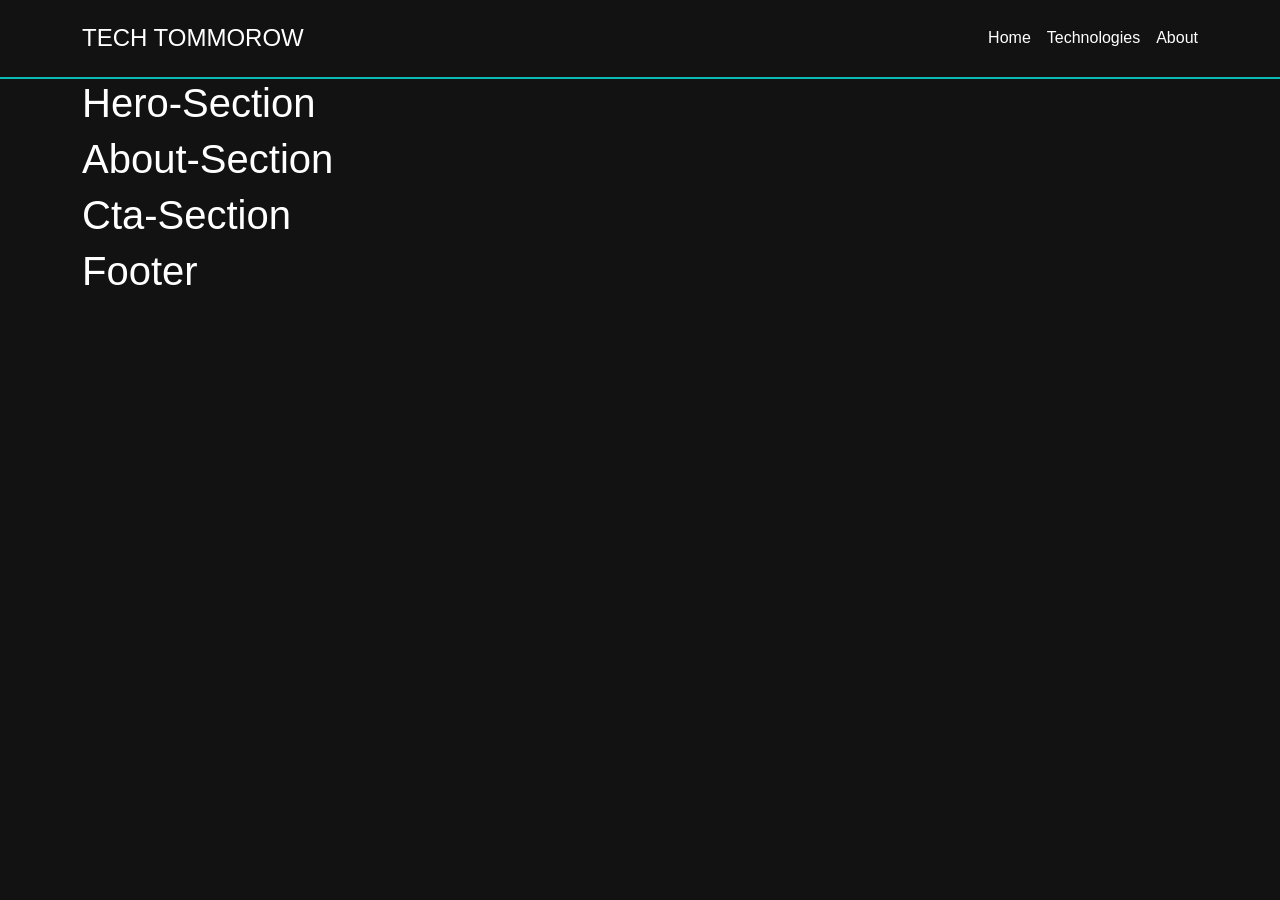
==== index.html @ 9ed6a72c "Initial Commit" ====
<!DOCTYPE html>
<html lang="en">

<head>
    <meta charset="UTF-8">
    <meta name="viewport" content="width=device-width, initial-scale=1.0">
    <title>Tech Tomorrow</title>
    <!-- Bootstrap CSS -->
    <link href="https://cdn.jsdelivr.net/npm/bootstrap@5.3.3/dist/css/bootstrap.min.css" rel="stylesheet">
    <!-- Bootstrap JS Bundle -->
    <script src="https://cdn.jsdelivr.net/npm/bootstrap@5.3.3/dist/js/bootstrap.bundle.min.js"></script>
    <link rel="stylesheet" href="style.css">
</head>

<body>
    <section class="header sticky-top">
        <nav class="nav pt-2 pb-2">
            <div class="container">
                <div class="d-flex align-items-center justify-content-between py-3">
                    <!-- Title -->
                    <h4 class="mb-0">TECH TOMMOROW</h4>

                    <!-- Nav -->
                    <ul class="list-unstyled d-flex gap-3 mb-0">
                        <li><a href="#" >Home</a></li>
                        <li><a href="#" >Technologies</a></li>
                        <li><a href="#" >About</a></li>
                    </ul>
                </div>
            </div>
        </nav>
    </section>
    <div class="container">
        <section class="hero-section">
            <div class="">
                <h1>Hero-Section</h1>
            </div>
        </section>

        <section class="about-section">
            <div class="">
                <h1>About-Section</h1>
            </div>
        </section>

        <section class="cta-section">
            <div class="">
                <h1>Cta-Section</h1>
            </div>
        </section>

        <section class="footer">
            <div>
                <h1>Footer</h1>
            </div>
        </section>
    </div>
</body>

</html>
---- style.css ----
:root {
  --electric-blue: #0abab5;
  --neon-purple: #9b59b6;
  --dark-bg: #121212;
  --light-text: #ffffff;
  --neon-green: #2ecc71;
  --cyan: #00ffff;
}

* {
  font-family: "Segoe UI", Tahoma, Geneva, Verdana, sans-serif;
  color: var(--light-text);
}

body {
  background-color: var(--dark-bg);
}

.nav {
  background-color: rgba(18, 18, 18, 0.95);
  border-bottom: 2px solid var(--electric-blue);
}

li {
  list-style: none;
}

ul {
  text-decoration: none;
}

a {
  text-decoration: none;
  color: var(--light-text);
}
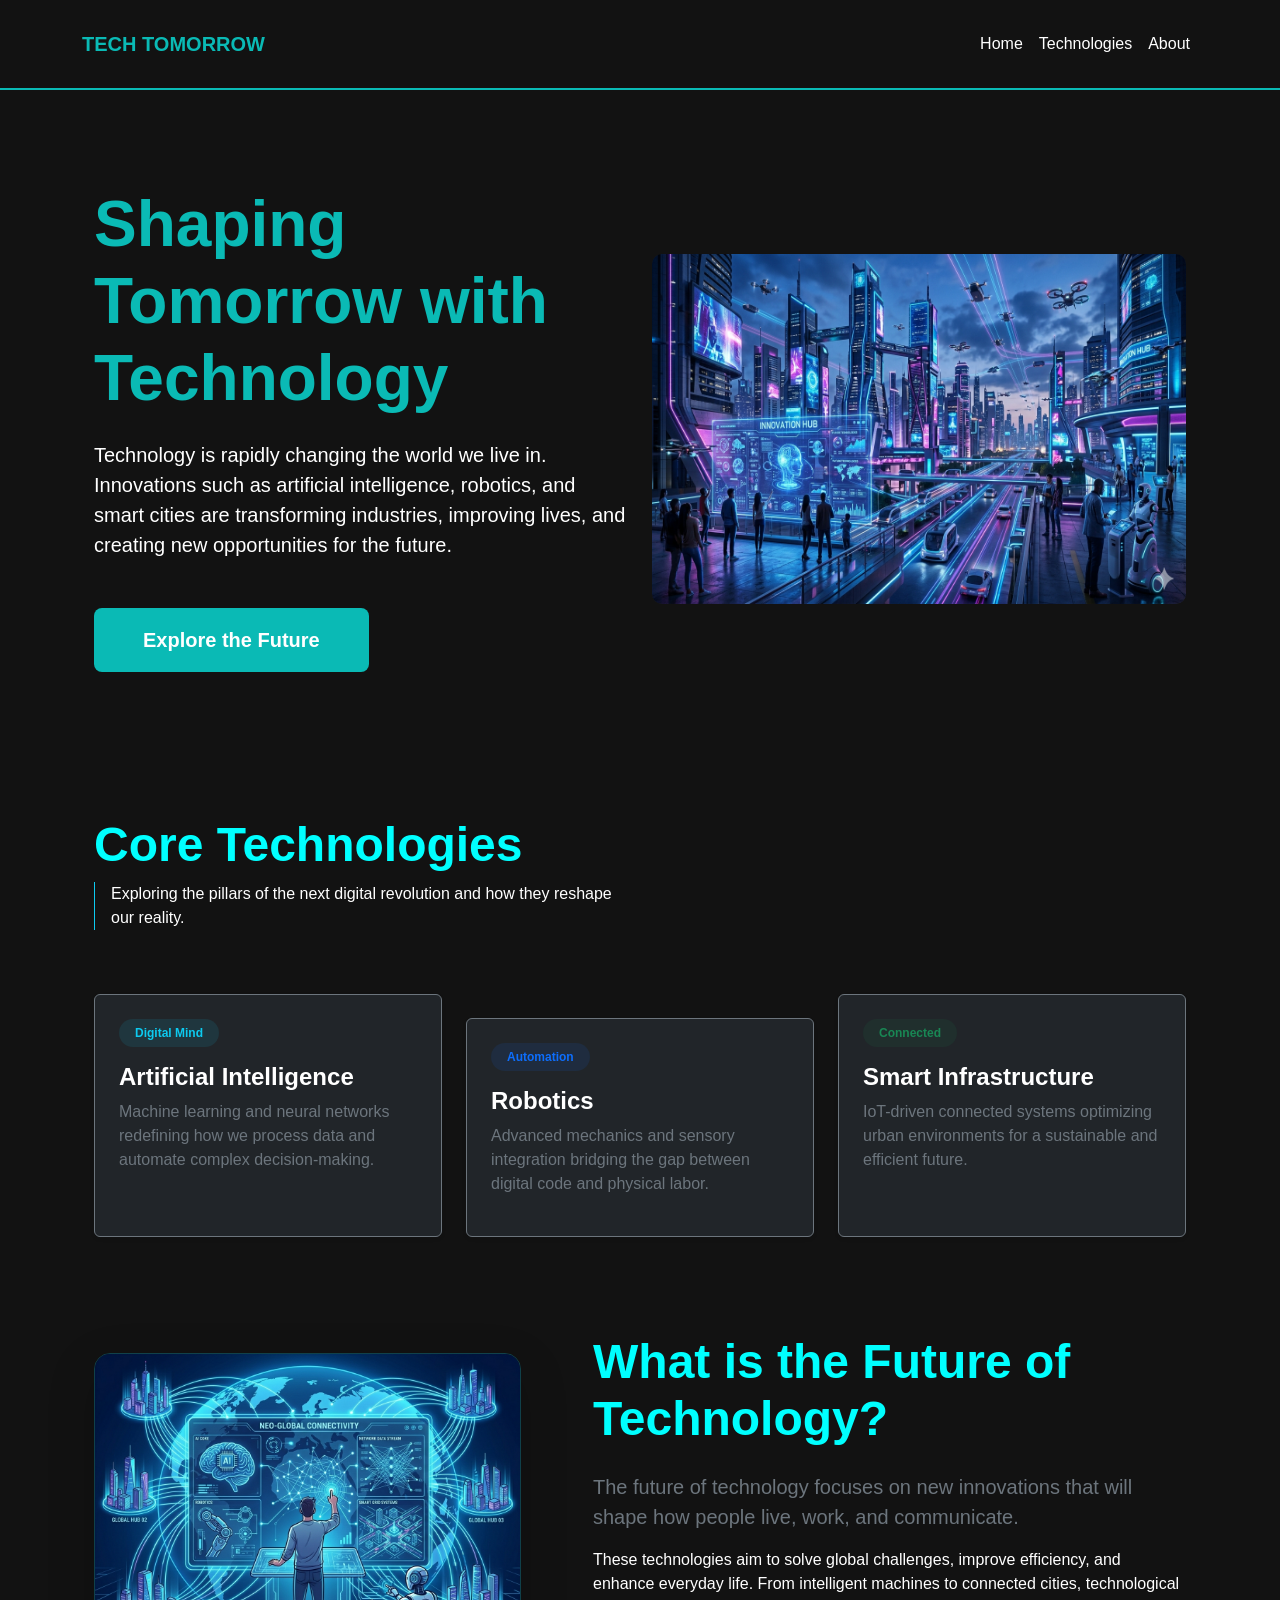
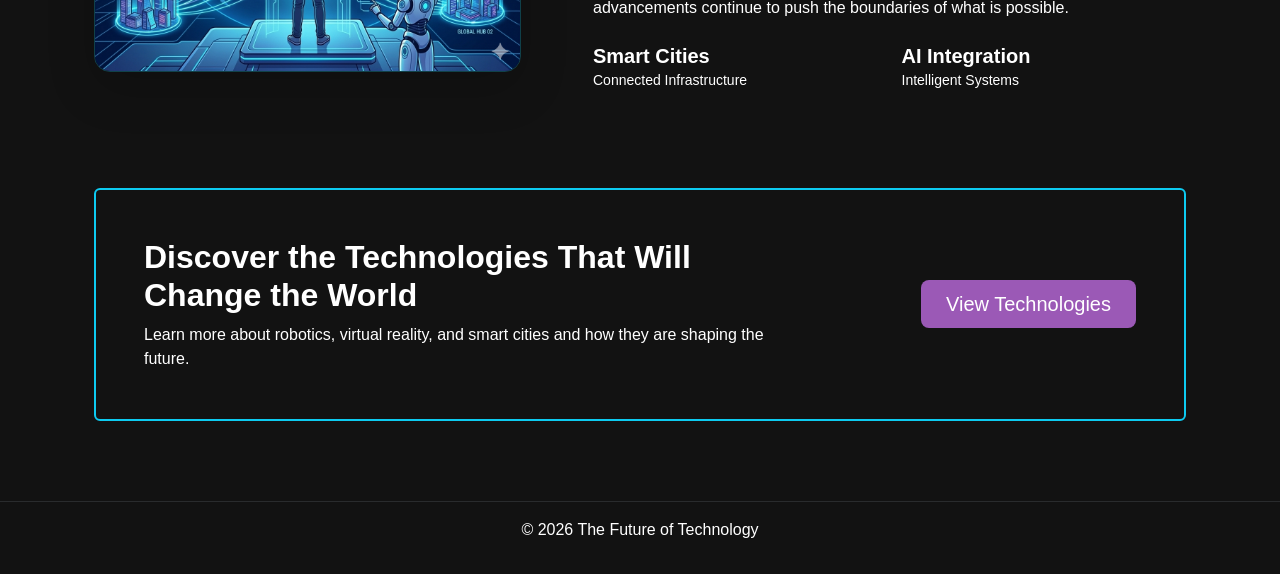
==== commit 5c5c92fb: "changes v1" ====
--- a/index.html
+++ b/index.html
@@ -5,56 +5,171 @@
     <meta charset="UTF-8">
     <meta name="viewport" content="width=device-width, initial-scale=1.0">
     <title>Tech Tomorrow</title>
-    <!-- Bootstrap CSS -->
     <link href="https://cdn.jsdelivr.net/npm/bootstrap@5.3.3/dist/css/bootstrap.min.css" rel="stylesheet">
-    <!-- Bootstrap JS Bundle -->
     <script src="https://cdn.jsdelivr.net/npm/bootstrap@5.3.3/dist/js/bootstrap.bundle.min.js"></script>
     <link rel="stylesheet" href="style.css">
 </head>
 
 <body>
-    <section class="header sticky-top">
-        <nav class="nav pt-2 pb-2">
-            <div class="container">
-                <div class="d-flex align-items-center justify-content-between py-3">
-                    <!-- Title -->
-                    <h4 class="mb-0">TECH TOMMOROW</h4>
-
-                    <!-- Nav -->
-                    <ul class="list-unstyled d-flex gap-3 mb-0">
-                        <li><a href="#" >Home</a></li>
-                        <li><a href="#" >Technologies</a></li>
-                        <li><a href="#" >About</a></li>
+    <section class="header">
+        <nav class="navbar navbar-expand-lg nav">
+            <div class="container py-3">
+                <a class="navbar-brand fw-bold" href="#" style="color: var(--electric-blue);">TECH TOMORROW</a>
+                <button class="navbar-toggler navbar-dark" type="button" data-bs-toggle="collapse"
+                    data-bs-target="#navbarNav">
+                    <span class="navbar-toggler-icon"></span>
+                </button>
+                <div class="collapse navbar-collapse" id="navbarNav">
+                    <ul class="navbar-nav ms-auto">
+                        <li class="nav-item"><a class="nav-link active" href="#hero-section">Home</a></li>
+                        <li class="nav-item"><a class="nav-link" href="#technologies">Technologies</a></li>
+                        <li class="nav-item"><a class="nav-link" href="#about">About</a></li>
                     </ul>
                 </div>
             </div>
         </nav>
     </section>
+
     <div class="container">
-        <section class="hero-section">
-            <div class="">
-                <h1>Hero-Section</h1>
+        <section class="hero-section py-5" id="hero-section">
+            <div class="container py-5">
+                <div class="row align-items-center">
+                    <div class="col-lg-6 text-start">
+                        <h1 class="display-3 fw-bold mb-4">Shaping Tomorrow with Technology</h1>
+                        <p class="lead mb-5">
+                            Technology is rapidly changing the world we live in. Innovations such as artificial
+                            intelligence,
+                            robotics, and smart cities are transforming industries, improving lives, and creating new
+                            opportunities for the future.
+                        </p>
+                        <button class="btn btn-electric btn-lg px-5 py-3 fw-bold">Explore the Future</button>
+                    </div>
+
+                    <div class="col-lg-6 mt-5 mt-lg-0">
+                        <div class="image-placeholder">
+                            <img src="./images/futureTech.png" alt="FutureTech" class="img-fluid rounded shadow">
+                        </div>
+                    </div>
+                </div>
             </div>
         </section>
 
-        <section class="about-section">
-            <div class="">
-                <h1>About-Section</h1>
+        <section class="technologies-section py-5" id="technologies">
+            <div class="container">
+                <div class="row align-items-center mb-5">
+                    <div class="col-lg-6">
+                        <h2 class="display-5 fw-bold" style="color: var(--cyan);">Core Technologies</h2>
+                        <p class="border-start border-info ps-3">Exploring the pillars of the next digital
+                            revolution and how they reshape our reality.</p>
+                    </div>
+                </div>
+
+                <div class="row g-4 justify-content-center">
+                    <div class="col-md-6 col-lg-4">
+                        <div class="card bg-dark text-white border-secondary h-100 p-4 transition-up shadow-sm">
+                            <div class="mb-3">
+                                <div class="badge bg-info bg-opacity-10 text-info p-2 px-3 rounded-pill">Digital Mind
+                                </div>
+                            </div>
+                            <h3 class="h4 fw-bold">Artificial Intelligence</h3>
+                            <p class="text-secondary">Machine learning and neural networks redefining how we process
+                                data and automate complex decision-making.</p>
+                        </div>
+                    </div>
+
+                    <div class="col-md-6 col-lg-4 mt-lg-5">
+                        <div class="card bg-dark text-white border-secondary h-100 p-4 transition-up shadow-sm">
+                            <div class="mb-3">
+                                <div class="badge bg-primary bg-opacity-10 text-primary p-2 px-3 rounded-pill">
+                                    Automation</div>
+                            </div>
+                            <h3 class="h4 fw-bold">Robotics</h3>
+                            <p class="text-secondary">Advanced mechanics and sensory integration bridging the gap
+                                between digital code and physical labor.</p>
+                        </div>
+                    </div>
+
+                    <div class="col-md-6 col-lg-4">
+                        <div class="card bg-dark text-white border-secondary h-100 p-4 transition-up shadow-sm">
+                            <div class="mb-3">
+                                <div class="badge bg-success bg-opacity-10 text-success p-2 px-3 rounded-pill">Connected
+                                </div>
+                            </div>
+                            <h3 class="h4 fw-bold">Smart Infrastructure</h3>
+                            <p class="text-secondary">IoT-driven connected systems optimizing urban environments for a
+                                sustainable and efficient future.</p>
+                        </div>
+                    </div>
+                </div>
             </div>
         </section>
 
-        <section class="cta-section">
-            <div class="">
-                <h1>Cta-Section</h1>
+        <section class="about-section py-5" id="about">
+            <div class="container">
+                <div class="row align-items-center gx-5">
+                    <div class="col-lg-5 order-2 order-lg-1">
+                        <div class="position-relative">
+                            <img src="./images/tech.png" alt="Future Technology Concept"
+                                class="img-fluid rounded-4 shadow-lg border border-info border-opacity-25">
+                        </div>
+                    </div>
+
+                    <div class="col-lg-7 order-1 order-lg-2 mb-4 mb-lg-0">
+                        <div class="ps-lg-4">
+                            <h2 class="display-5 fw-bold mb-4" style="color: var(--cyan);">
+                                What is the Future of Technology?
+                            </h2>
+                            <p class="lead text-secondary">
+                                The future of technology focuses on new innovations that will shape how people live,
+                                work, and communicate.
+                            </p>
+                            <p>
+                                These technologies aim to solve global challenges, improve efficiency, and enhance
+                                everyday life. From intelligent machines to connected cities, technological advancements
+                                continue to push the boundaries of what is possible.
+                            </p>
+
+                            <div class="row mt-4">
+                                <div class="col-6">
+                                    <h5 class="fw-bold mb-0">Smart Cities</h5>
+                                    <small>Connected Infrastructure</small>
+                                </div>
+                                <div class="col-6">
+                                    <h5 class="fw-bold mb-0">AI Integration</h5>
+                                    <small>Intelligent Systems</small>
+                                </div>
+                            </div>
+                        </div>
+                    </div>
+                </div>
             </div>
         </section>
 
-        <section class="footer">
-            <div>
-                <h1>Footer</h1>
+        <section class="cta-section py-5" id="cta">
+            <div class="container">
+                <div class="p-4 p-md-5 border border-2 border-info rounded">
+                    <div class="row align-items-center">
+
+                        <div class="col-lg-8 text-center text-lg-start mb-4 mb-lg-0">
+                            <h2 class="fw-bold mb-2">Discover the Technologies That Will Change the World</h2>
+                            <p class="mb-0 ">Learn more about robotics, virtual reality, and smart cities and
+                                how they are shaping the future.</p>
+                        </div>
+
+                        <div class="col-lg-4 text-center text-lg-end">
+                            <button class="btn btn-purple btn-lg px-4">View Technologies</button>
+                        </div>
+
+                    </div>
+                </div>
             </div>
         </section>
     </div>
+
+    <section class="footer text-center py-3">
+        <hr class="border-secondary">
+        <p>© 2026 The Future of Technology</p>
+    </section>
 </body>
 
 </html>
--- a/style.css
+++ b/style.css
@@ -1,3 +1,8 @@
+* {
+  padding: 0;
+  margin: 0;
+}
+
 :root {
   --electric-blue: #0abab5;
   --neon-purple: #9b59b6;
@@ -7,29 +12,67 @@
   --cyan: #00ffff;
 }
 
-* {
-  font-family: "Segoe UI", Tahoma, Geneva, Verdana, sans-serif;
+body {
+  background-color: var(--dark-bg);
   color: var(--light-text);
+  font-family: "Inter", sans-serif;
 }
 
-body {
-  background-color: var(--dark-bg);
-}
-
-.nav {
-  background-color: rgba(18, 18, 18, 0.95);
+nav {
   border-bottom: 2px solid var(--electric-blue);
 }
 
-li {
-  list-style: none;
+.nav-link {
+  color: var(--light-text) !important;
 }
 
-ul {
-  text-decoration: none;
+.nav-link:hover {
+  color: var(--cyan) !important;
 }
 
-a {
-  text-decoration: none;
-  color: var(--light-text);
+.hero-section h1 {
+  color: var(--electric-blue);
 }
+
+.btn-electric {
+  background-color: var(--electric-blue);
+  color: white;
+}
+
+.btn-electric:hover {
+  background-color: var(--cyan);
+  color: var(--dark-bg);
+}
+
+.border-neon {
+  border: 2px solid var(--neon-purple);
+  border-radius: 15px;
+}
+
+.btn-purple {
+  background-color: var(--neon-purple);
+  color: white;
+}
+
+.btn-purple:hover {
+  background-color: #8e44ad;
+  box-shadow: 0 0 15px var(--neon-purple);
+}
+
+.image-placeholder {
+  background-color: #1e1e1e;
+  height: 350px;
+  display: flex;
+  align-items: center;
+  justify-content: center;
+  color: var(--electric-blue);
+  border-radius: 10px;
+  overflow: hidden;
+}
+
+.image-placeholder img {
+  width: 100%;
+  height: 100%;
+  object-fit: center;
+  object-position: center;
+}
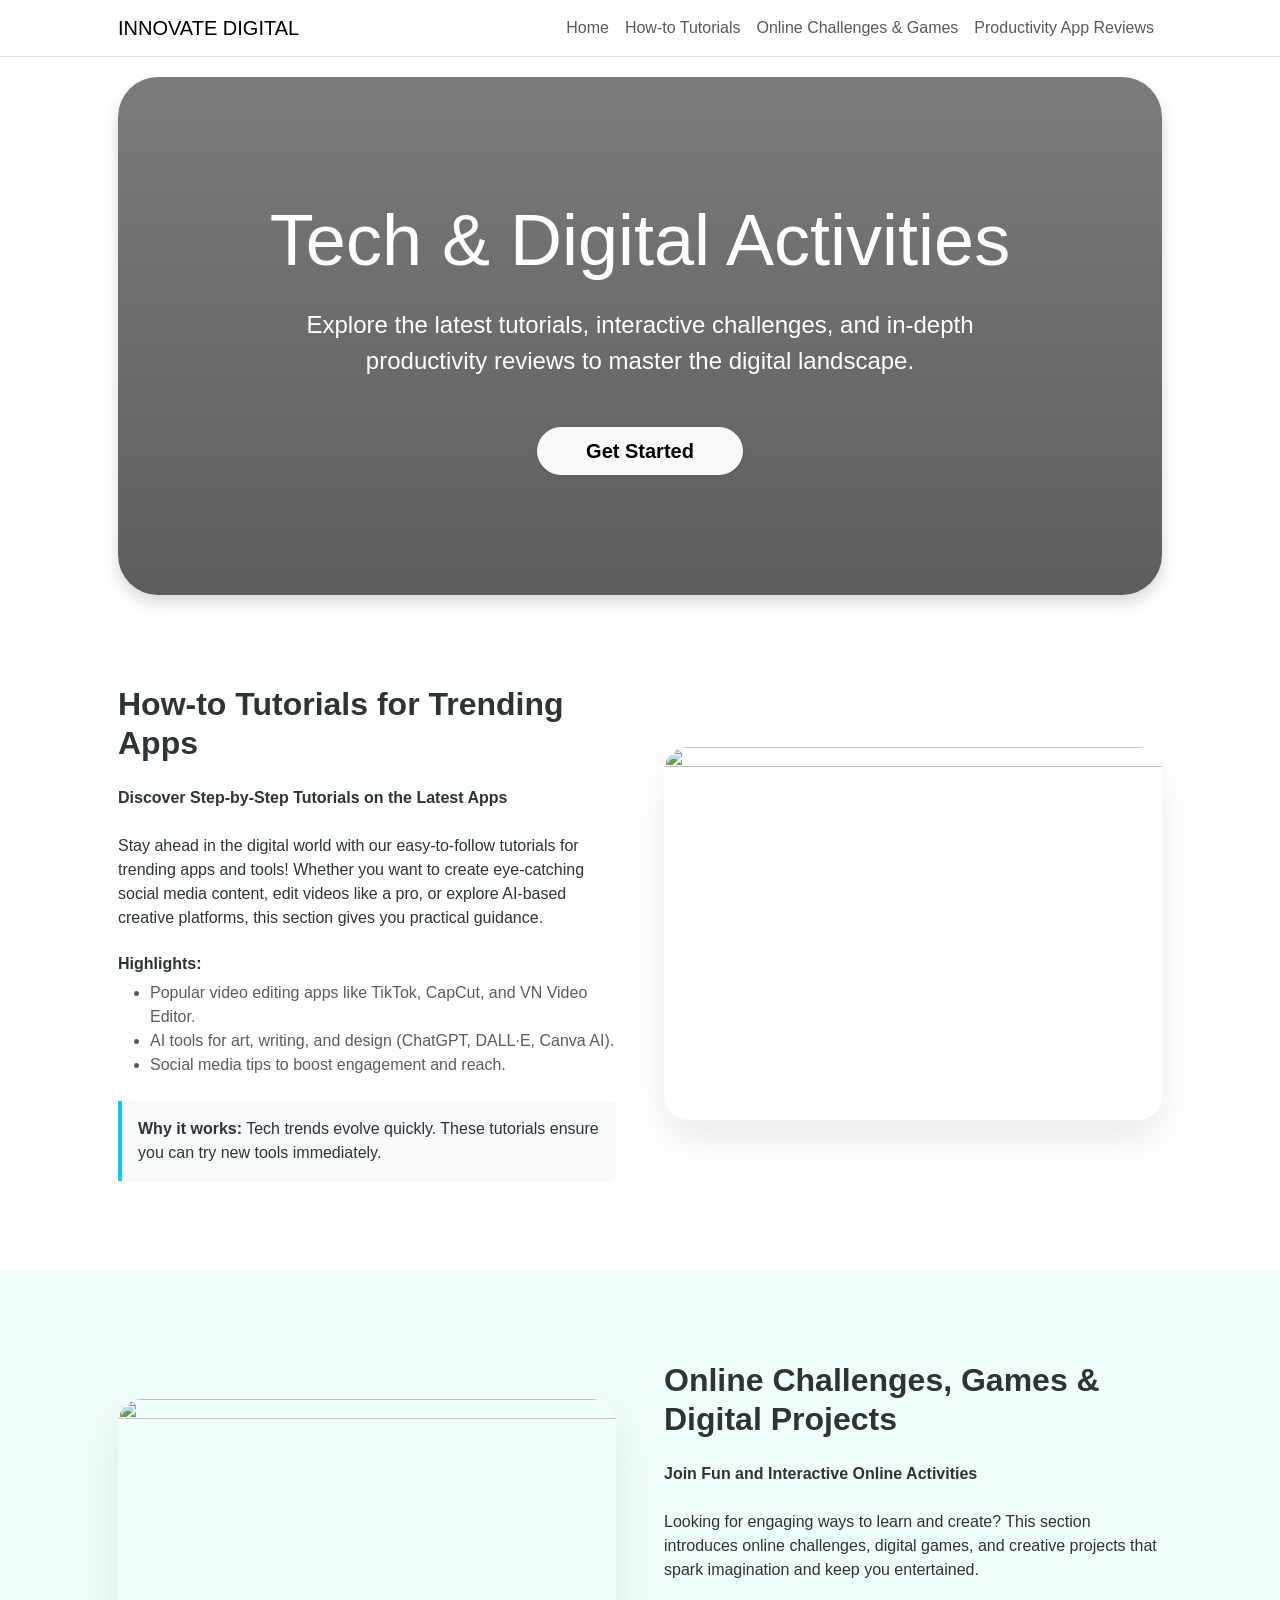
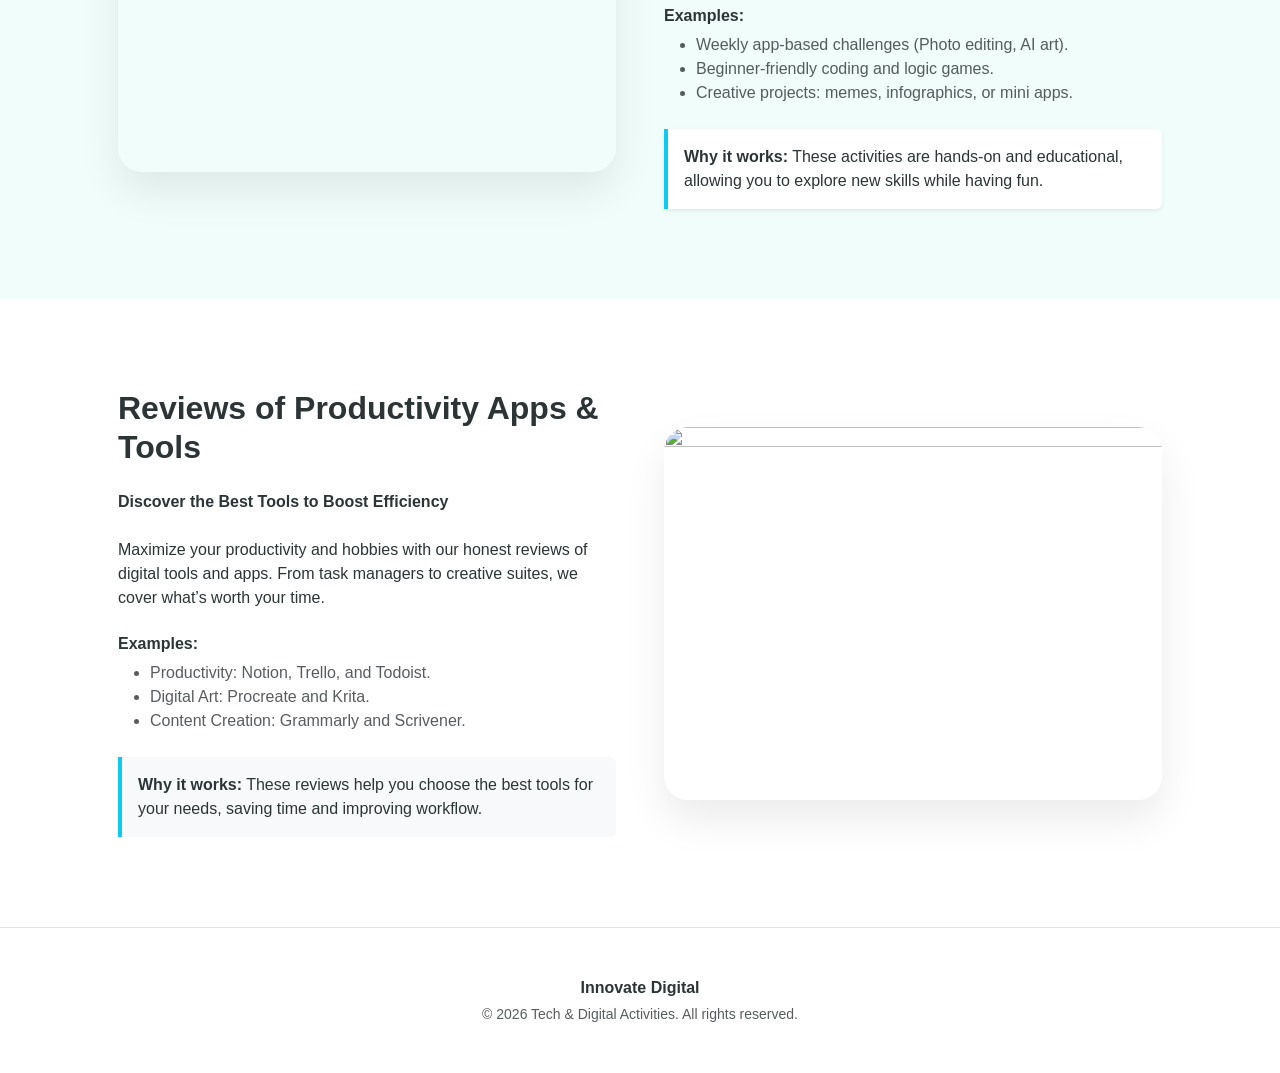
==== commit e5846481: "final edit" ====
--- a/index.html
+++ b/index.html
@@ -4,172 +4,143 @@
 <head>
     <meta charset="UTF-8">
     <meta name="viewport" content="width=device-width, initial-scale=1.0">
-    <title>Tech Tomorrow</title>
-    <link href="https://cdn.jsdelivr.net/npm/bootstrap@5.3.3/dist/css/bootstrap.min.css" rel="stylesheet">
-    <script src="https://cdn.jsdelivr.net/npm/bootstrap@5.3.3/dist/js/bootstrap.bundle.min.js"></script>
+    <title>Innovate Digital</title>
+    <link href="https://cdn.jsdelivr.net/npm/bootstrap@5.3.2/dist/css/bootstrap.min.css" rel="stylesheet">
     <link rel="stylesheet" href="style.css">
 </head>
 
 <body>
-    <section class="header">
-        <nav class="navbar navbar-expand-lg nav">
-            <div class="container py-3">
-                <a class="navbar-brand fw-bold" href="#" style="color: var(--electric-blue);">TECH TOMORROW</a>
-                <button class="navbar-toggler navbar-dark" type="button" data-bs-toggle="collapse"
-                    data-bs-target="#navbarNav">
-                    <span class="navbar-toggler-icon"></span>
-                </button>
-                <div class="collapse navbar-collapse" id="navbarNav">
-                    <ul class="navbar-nav ms-auto">
-                        <li class="nav-item"><a class="nav-link active" href="#hero-section">Home</a></li>
-                        <li class="nav-item"><a class="nav-link" href="#technologies">Technologies</a></li>
-                        <li class="nav-item"><a class="nav-link" href="#about">About</a></li>
-                    </ul>
-                </div>
+
+    <nav class="navbar navbar-expand-lg navbar-light bg-white sticky-top border-bottom">
+        <div class="container px-md-5">
+            <a class="navbar-brand fw-800 text-teal" href="#">INNOVATE DIGITAL</a>
+            <button class="navbar-toggler border-0" type="button" data-bs-toggle="collapse" data-bs-target="#navbarNav">
+                <span class="navbar-toggler-icon"></span>
+            </button>
+            <div class="collapse navbar-collapse" id="navbarNav">
+                <ul class="navbar-nav ms-auto fw-medium">
+                    <li class="nav-item"><a class="nav-link" href="#">Home</a></li>
+                    <li class="nav-item"><a class="nav-link" href="#tutorials">How-to Tutorials</a></li>
+                    <li class="nav-item"><a class="nav-link" href="#challenges">Online Challenges & Games</a></li>
+                    <li class="nav-item"><a class="nav-link" href="#reviews">Productivity App Reviews</a></li>
+                </ul>
             </div>
-        </nav>
-    </section>
+        </div>
+    </nav>
 
-    <div class="container">
-        <section class="hero-section py-5" id="hero-section">
-            <div class="container py-5">
-                <div class="row align-items-center">
-                    <div class="col-lg-6 text-start">
-                        <h1 class="display-3 fw-bold mb-4">Shaping Tomorrow with Technology</h1>
-                        <p class="lead mb-5">
-                            Technology is rapidly changing the world we live in. Innovations such as artificial
-                            intelligence,
-                            robotics, and smart cities are transforming industries, improving lives, and creating new
-                            opportunities for the future.
+    <div class="container px-md-5">
+        <header class="hero-section text-center shadow">
+            <div class="container px-3 px-md-5">
+                <div class="row justify-content-center">
+                    <div class="col-lg-10">
+                        <h1 class="display-2 fw-800 mb-4">Tech & Digital Activities</h1>
+                        <p class="lead mb-5 fs-4">Explore the <span class="text-teal-highlight">latest tutorials</span>,
+                            interactive <span class="text-teal-highlight">challenges</span>, and in-depth <span
+                                class="text-teal-highlight">productivity reviews</span> to master the digital landscape.
                         </p>
-                        <button class="btn btn-electric btn-lg px-5 py-3 fw-bold">Explore the Future</button>
-                    </div>
-
-                    <div class="col-lg-6 mt-5 mt-lg-0">
-                        <div class="image-placeholder">
-                            <img src="./images/futureTech.png" alt="FutureTech" class="img-fluid rounded shadow">
-                        </div>
+                        <a href="#tutorials"
+                            class="btn btn-light btn-lg px-5 rounded-pill fw-bold text-teal shadow-sm">Get Started</a>
                     </div>
                 </div>
             </div>
-        </section>
+        </header>
+    </div>
 
-        <section class="technologies-section py-5" id="technologies">
-            <div class="container">
-                <div class="row align-items-center mb-5">
-                    <div class="col-lg-6">
-                        <h2 class="display-5 fw-bold" style="color: var(--cyan);">Core Technologies</h2>
-                        <p class="border-start border-info ps-3">Exploring the pillars of the next digital
-                            revolution and how they reshape our reality.</p>
+    <section id="tutorials">
+        <div class="container px-md-5">
+            <div class="row align-items-center g-4 g-lg-5">
+                <div class="col-lg-6">
+                    <h2 class="fw-bold mb-4">How-to Tutorials for Trending Apps</h2>
+                    <p class="lead fs-6 mb-4 text-teal fw-semibold">Discover Step-by-Step Tutorials on the Latest Apps
+                    </p>
+                    <p>Stay ahead in the digital world with our easy-to-follow tutorials for trending apps and tools!
+                        Whether you want to create eye-catching social media content, edit videos like a pro, or explore
+                        AI-based creative platforms, this section gives you practical guidance.</p>
+                    <h6 class="fw-bold mt-4">Highlights:</h6>
+                    <ul class="text-muted">
+                        <li>Popular video editing apps like TikTok, CapCut, and VN Video Editor.</li>
+                        <li>AI tools for art, writing, and design (ChatGPT, DALL·E, Canva AI).</li>
+                        <li>Social media tips to boost engagement and reach.</li>
+                    </ul>
+                    <div class="mt-4 p-3 bg-light border-start border-4 border-info rounded-end">
+                        <strong>Why it works:</strong> Tech trends evolve quickly. These tutorials ensure you can try
+                        new tools immediately.
                     </div>
                 </div>
+                <div class="col-lg-6">
+                    <img src="https://images.unsplash.com/photo-1512941937669-90a1b58e7e9c?auto=format&fit=crop&w=800&q=80"
+                        class="img-modern">
+                </div>
+            </div>
+        </div>
+    </section>
 
-                <div class="row g-4 justify-content-center">
-                    <div class="col-md-6 col-lg-4">
-                        <div class="card bg-dark text-white border-secondary h-100 p-4 transition-up shadow-sm">
-                            <div class="mb-3">
-                                <div class="badge bg-info bg-opacity-10 text-info p-2 px-3 rounded-pill">Digital Mind
-                                </div>
-                            </div>
-                            <h3 class="h4 fw-bold">Artificial Intelligence</h3>
-                            <p class="text-secondary">Machine learning and neural networks redefining how we process
-                                data and automate complex decision-making.</p>
-                        </div>
-                    </div>
-
-                    <div class="col-md-6 col-lg-4 mt-lg-5">
-                        <div class="card bg-dark text-white border-secondary h-100 p-4 transition-up shadow-sm">
-                            <div class="mb-3">
-                                <div class="badge bg-primary bg-opacity-10 text-primary p-2 px-3 rounded-pill">
-                                    Automation</div>
-                            </div>
-                            <h3 class="h4 fw-bold">Robotics</h3>
-                            <p class="text-secondary">Advanced mechanics and sensory integration bridging the gap
-                                between digital code and physical labor.</p>
-                        </div>
-                    </div>
-
-                    <div class="col-md-6 col-lg-4">
-                        <div class="card bg-dark text-white border-secondary h-100 p-4 transition-up shadow-sm">
-                            <div class="mb-3">
-                                <div class="badge bg-success bg-opacity-10 text-success p-2 px-3 rounded-pill">Connected
-                                </div>
-                            </div>
-                            <h3 class="h4 fw-bold">Smart Infrastructure</h3>
-                            <p class="text-secondary">IoT-driven connected systems optimizing urban environments for a
-                                sustainable and efficient future.</p>
-                        </div>
+    <section id="challenges" class="bg-teal-light">
+        <div class="container px-md-5">
+            <div class="row align-items-center g-4 g-lg-5 flex-lg-row-reverse">
+                <div class="col-lg-6">
+                    <h2 class="fw-bold mb-4">Online Challenges, Games & Digital Projects</h2>
+                    <p class="lead fs-6 mb-4 text-teal fw-semibold">Join Fun and Interactive Online Activities</p>
+                    <p>Looking for engaging ways to learn and create? This section introduces online challenges, digital
+                        games, and creative projects that spark imagination and keep you entertained.</p>
+                    <h6 class="fw-bold mt-4">Examples:</h6>
+                    <ul class="text-muted">
+                        <li>Weekly app-based challenges (Photo editing, AI art).</li>
+                        <li>Beginner-friendly coding and logic games.</li>
+                        <li>Creative projects: memes, infographics, or mini apps.</li>
+                    </ul>
+                    <div class="mt-4 p-3 bg-white border-start border-4 border-info shadow-sm rounded-end">
+                        <strong>Why it works:</strong> These activities are hands-on and educational, allowing you to
+                        explore new skills while having fun.
                     </div>
                 </div>
+                <div class="col-lg-6">
+                    <img src="https://images.unsplash.com/photo-1550745165-9bc0b252726f?auto=format&fit=crop&w=800&q=80"
+                        class="img-modern">
+                </div>
             </div>
-        </section>
+        </div>
+    </section>
 
-        <section class="about-section py-5" id="about">
-            <div class="container">
-                <div class="row align-items-center gx-5">
-                    <div class="col-lg-5 order-2 order-lg-1">
-                        <div class="position-relative">
-                            <img src="./images/tech.png" alt="Future Technology Concept"
-                                class="img-fluid rounded-4 shadow-lg border border-info border-opacity-25">
-                        </div>
-                    </div>
-
-                    <div class="col-lg-7 order-1 order-lg-2 mb-4 mb-lg-0">
-                        <div class="ps-lg-4">
-                            <h2 class="display-5 fw-bold mb-4" style="color: var(--cyan);">
-                                What is the Future of Technology?
-                            </h2>
-                            <p class="lead text-secondary">
-                                The future of technology focuses on new innovations that will shape how people live,
-                                work, and communicate.
-                            </p>
-                            <p>
-                                These technologies aim to solve global challenges, improve efficiency, and enhance
-                                everyday life. From intelligent machines to connected cities, technological advancements
-                                continue to push the boundaries of what is possible.
-                            </p>
-
-                            <div class="row mt-4">
-                                <div class="col-6">
-                                    <h5 class="fw-bold mb-0">Smart Cities</h5>
-                                    <small>Connected Infrastructure</small>
-                                </div>
-                                <div class="col-6">
-                                    <h5 class="fw-bold mb-0">AI Integration</h5>
-                                    <small>Intelligent Systems</small>
-                                </div>
-                            </div>
-                        </div>
+    <section id="reviews">
+        <div class="container px-md-5">
+            <div class="row align-items-center g-4 g-lg-5">
+                <div class="col-lg-6">
+                    <h2 class="fw-bold mb-4">Reviews of Productivity Apps & Tools</h2>
+                    <p class="lead fs-6 mb-4 text-teal fw-semibold">Discover the Best Tools to Boost Efficiency</p>
+                    <p>Maximize your productivity and hobbies with our honest reviews of digital tools and apps. From
+                        task managers to creative suites, we cover what’s worth your time.</p>
+                    <h6 class="fw-bold mt-4">Examples:</h6>
+                    <ul class="text-muted">
+                        <li>Productivity: Notion, Trello, and Todoist.</li>
+                        <li>Digital Art: Procreate and Krita.</li>
+                        <li>Content Creation: Grammarly and Scrivener.</li>
+                    </ul>
+                    <div class="mt-4 p-3 bg-light border-start border-4 border-info rounded-end">
+                        <strong>Why it works:</strong> These reviews help you choose the best tools for your needs,
+                        saving time and improving workflow.
                     </div>
                 </div>
-            </div>
-        </section>
-
-        <section class="cta-section py-5" id="cta">
-            <div class="container">
-                <div class="p-4 p-md-5 border border-2 border-info rounded">
-                    <div class="row align-items-center">
-
-                        <div class="col-lg-8 text-center text-lg-start mb-4 mb-lg-0">
-                            <h2 class="fw-bold mb-2">Discover the Technologies That Will Change the World</h2>
-                            <p class="mb-0 ">Learn more about robotics, virtual reality, and smart cities and
-                                how they are shaping the future.</p>
-                        </div>
-
-                        <div class="col-lg-4 text-center text-lg-end">
-                            <button class="btn btn-purple btn-lg px-4">View Technologies</button>
-                        </div>
-
-                    </div>
+                <div class="col-lg-6">
+                    <img src="https://images.unsplash.com/photo-1499951360447-b19be8fe80f5?auto=format&fit=crop&w=800&q=80"
+                        class="img-modern">
                 </div>
             </div>
-        </section>
-    </div>
+        </div>
+    </section>
 
-    <section class="footer text-center py-3">
-        <hr class="border-secondary">
-        <p>© 2026 The Future of Technology</p>
-    </section>
+    <footer class="py-5 bg-white border-top">
+        <div class="container px-md-5">
+            <div class="row">
+                <div class="col-12 text-center">
+                    <p class="fw-bold mb-1 text-teal">Innovate Digital</p>
+                    <p class="text-muted small mb-0">© 2026 Tech & Digital Activities. All rights reserved.</p>
+                </div>
+            </div>
+        </div>
+    </footer>
+
+    <script src="https://cdn.jsdelivr.net/npm/bootstrap@5.3.2/dist/js/bootstrap.bundle.min.js"></script>
 </body>
 
 </html>
--- a/style.css
+++ b/style.css
@@ -1,78 +1,62 @@
-* {
-  padding: 0;
-  margin: 0;
+body {
+  font-family: "Inter", sans-serif;
+  color: #2d3436;
+  overflow-x: hidden;
 }
 
-:root {
-  --electric-blue: #0abab5;
-  --neon-purple: #9b59b6;
-  --dark-bg: #121212;
-  --light-text: #ffffff;
-  --neon-green: #2ecc71;
-  --cyan: #00ffff;
+
+.hero-section {
+  background:
+    linear-gradient(rgba(0, 0, 0, 0.5), rgba(0, 0, 0, 0.7)),
+    url("https://images.unsplash.com/photo-1517245386807-bb43f82c33c4?auto=format&fit=crop&w=1600&q=80");
+  background-size: cover;
+  background-position: center;
+  background-attachment: fixed; 
+  padding: 120px 0;
+  border-radius: 40px;
+  margin-top: 20px;
+  color: white;
+  transition: all 0.3s ease;
 }
 
-body {
-  background-color: var(--dark-bg);
-  color: var(--light-text);
-  font-family: "Inter", sans-serif;
+
+@media (max-width: 768px) {
+  .hero-section {
+    padding: 80px 20px;
+    background-attachment: scroll; 
+    border-radius: 20px;
+    margin-top: 10px;
+  }
+  .display-2 {
+    font-size: 2.5rem;
+    font-weight: 800;
+  }
+  section {
+    padding: 60px 0;
+  }
+  .container.px-5 {
+    padding-left: 1.5rem !important;
+    padding-right: 1.5rem !important;
+  }
 }
 
-nav {
-  border-bottom: 2px solid var(--electric-blue);
+.img-modern {
+  border-radius: 24px;
+  box-shadow: 0 20px 40px rgba(0, 0, 0, 0.08);
+  width: 100%;
+  height: auto;
+  aspect-ratio: 4/3;
+  object-fit: cover;
 }
 
-.nav-link {
-  color: var(--light-text) !important;
+section {
+  padding: 90px 0;
+}
+
+.bg-teal-light {
+  background-color: #f0fdfa;
 }
 
 .nav-link:hover {
-  color: var(--cyan) !important;
+  color: #008080 !important;
 }
-
-.hero-section h1 {
-  color: var(--electric-blue);
-}
-
-.btn-electric {
-  background-color: var(--electric-blue);
-  color: white;
-}
-
-.btn-electric:hover {
-  background-color: var(--cyan);
-  color: var(--dark-bg);
-}
-
-.border-neon {
-  border: 2px solid var(--neon-purple);
-  border-radius: 15px;
-}
-
-.btn-purple {
-  background-color: var(--neon-purple);
-  color: white;
-}
-
-.btn-purple:hover {
-  background-color: #8e44ad;
-  box-shadow: 0 0 15px var(--neon-purple);
-}
-
-.image-placeholder {
-  background-color: #1e1e1e;
-  height: 350px;
-  display: flex;
-  align-items: center;
-  justify-content: center;
-  color: var(--electric-blue);
-  border-radius: 10px;
-  overflow: hidden;
-}
-
-.image-placeholder img {
-  width: 100%;
-  height: 100%;
-  object-fit: center;
-  object-position: center;
-}
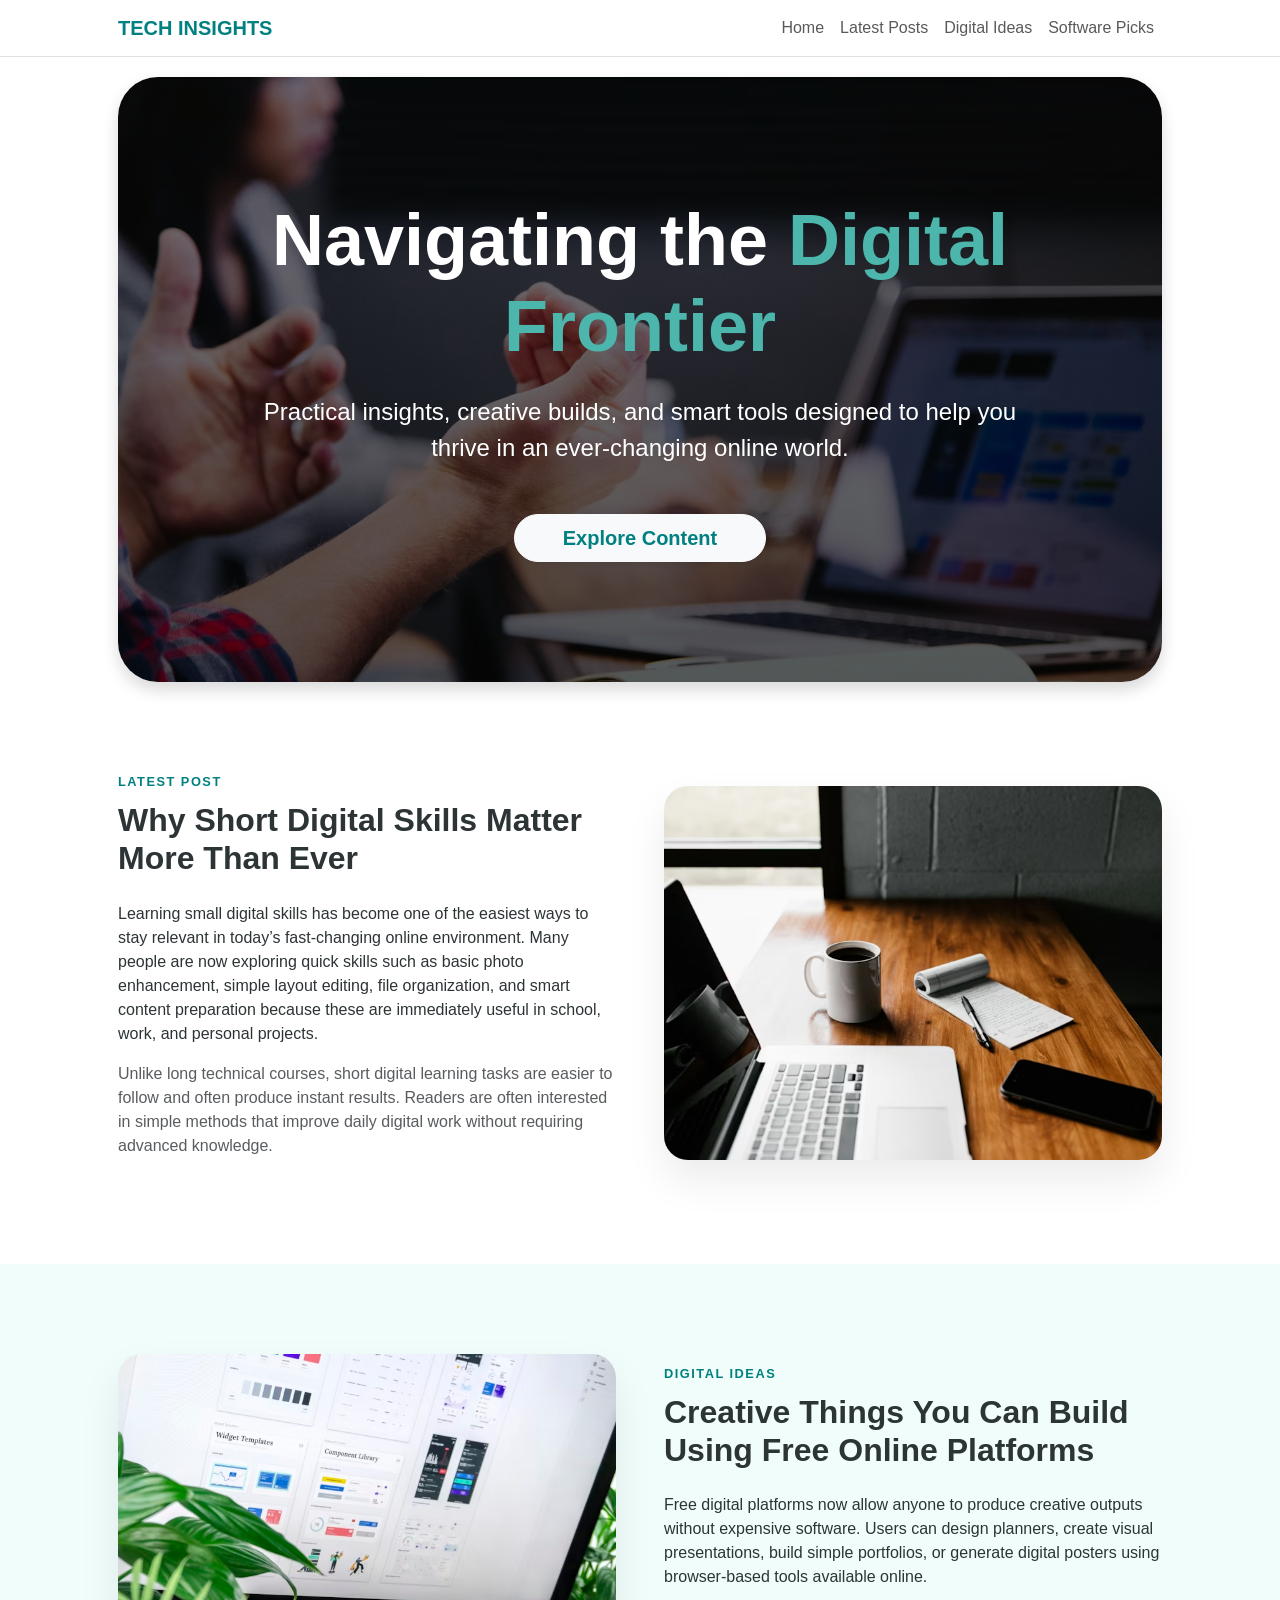
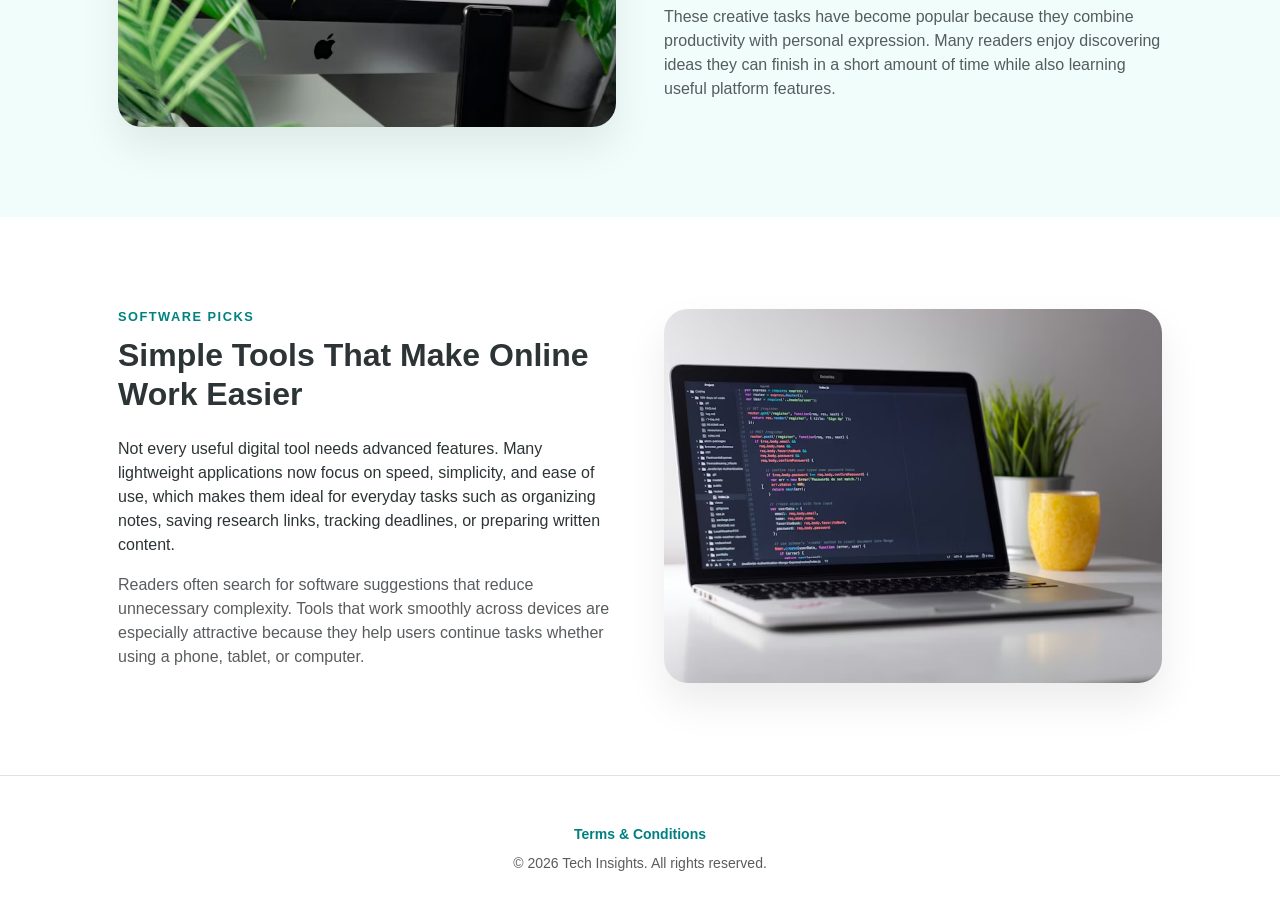
==== commit fd7d55cd: "changes" ====
--- a/index.html
+++ b/index.html
@@ -4,25 +4,26 @@
 <head>
     <meta charset="UTF-8">
     <meta name="viewport" content="width=device-width, initial-scale=1.0">
-    <title>Innovate Digital</title>
+    <title>Tech Insights</title>
     <link href="https://cdn.jsdelivr.net/npm/bootstrap@5.3.2/dist/css/bootstrap.min.css" rel="stylesheet">
     <link rel="stylesheet" href="style.css">
+
 </head>
 
 <body>
 
     <nav class="navbar navbar-expand-lg navbar-light bg-white sticky-top border-bottom">
         <div class="container px-md-5">
-            <a class="navbar-brand fw-800 text-teal" href="#">INNOVATE DIGITAL</a>
+            <a class="navbar-brand fw-800 text-teal" href="#">TECH INSIGHTS</a>
             <button class="navbar-toggler border-0" type="button" data-bs-toggle="collapse" data-bs-target="#navbarNav">
                 <span class="navbar-toggler-icon"></span>
             </button>
             <div class="collapse navbar-collapse" id="navbarNav">
                 <ul class="navbar-nav ms-auto fw-medium">
                     <li class="nav-item"><a class="nav-link" href="#">Home</a></li>
-                    <li class="nav-item"><a class="nav-link" href="#tutorials">How-to Tutorials</a></li>
-                    <li class="nav-item"><a class="nav-link" href="#challenges">Online Challenges & Games</a></li>
-                    <li class="nav-item"><a class="nav-link" href="#reviews">Productivity App Reviews</a></li>
+                    <li class="nav-item"><a class="nav-link" href="#latest">Latest Posts</a></li>
+                    <li class="nav-item"><a class="nav-link" href="#ideas">Digital Ideas</a></li>
+                    <li class="nav-item"><a class="nav-link" href="#picks">Software Picks</a></li>
                 </ul>
             </div>
         </div>
@@ -33,97 +34,78 @@
             <div class="container px-3 px-md-5">
                 <div class="row justify-content-center">
                     <div class="col-lg-10">
-                        <h1 class="display-2 fw-800 mb-4">Tech & Digital Activities</h1>
-                        <p class="lead mb-5 fs-4">Explore the <span class="text-teal-highlight">latest tutorials</span>,
-                            interactive <span class="text-teal-highlight">challenges</span>, and in-depth <span
-                                class="text-teal-highlight">productivity reviews</span> to master the digital landscape.
-                        </p>
-                        <a href="#tutorials"
-                            class="btn btn-light btn-lg px-5 rounded-pill fw-bold text-teal shadow-sm">Get Started</a>
+                        <h1 class="display-2 fw-800 mb-4">Navigating the <span style="color: #4db6ac;">Digital
+                                Frontier</span></h1>
+                        <p class="lead mb-5 fs-4">Practical insights, creative builds, and smart tools designed to help
+                            you thrive in an ever-changing online world.</p>
+                        <a href="#latest"
+                            class="btn btn-light btn-lg px-5 rounded-pill fw-bold text-teal shadow-sm">Explore
+                            Content</a>
                     </div>
                 </div>
             </div>
         </header>
     </div>
 
-    <section id="tutorials">
+    <section id="latest">
         <div class="container px-md-5">
             <div class="row align-items-center g-4 g-lg-5">
                 <div class="col-lg-6">
-                    <h2 class="fw-bold mb-4">How-to Tutorials for Trending Apps</h2>
-                    <p class="lead fs-6 mb-4 text-teal fw-semibold">Discover Step-by-Step Tutorials on the Latest Apps
-                    </p>
-                    <p>Stay ahead in the digital world with our easy-to-follow tutorials for trending apps and tools!
-                        Whether you want to create eye-catching social media content, edit videos like a pro, or explore
-                        AI-based creative platforms, this section gives you practical guidance.</p>
-                    <h6 class="fw-bold mt-4">Highlights:</h6>
-                    <ul class="text-muted">
-                        <li>Popular video editing apps like TikTok, CapCut, and VN Video Editor.</li>
-                        <li>AI tools for art, writing, and design (ChatGPT, DALL·E, Canva AI).</li>
-                        <li>Social media tips to boost engagement and reach.</li>
-                    </ul>
-                    <div class="mt-4 p-3 bg-light border-start border-4 border-info rounded-end">
-                        <strong>Why it works:</strong> Tech trends evolve quickly. These tutorials ensure you can try
-                        new tools immediately.
-                    </div>
+                    <span class="feature-tag">Latest Post</span>
+                    <h2 class="fw-bold mb-4">Why Short Digital Skills Matter More Than Ever</h2>
+                    <p>Learning small digital skills has become one of the easiest ways to stay relevant in today’s
+                        fast-changing online environment. Many people are now exploring quick skills such as basic photo
+                        enhancement, simple layout editing, file organization, and smart content preparation because
+                        these are immediately useful in school, work, and personal projects.</p>
+                    <p class="text-muted">Unlike long technical courses, short digital learning tasks are easier to
+                        follow and often produce instant results. Readers are often interested in simple methods that
+                        improve daily digital work without requiring advanced knowledge.</p>
                 </div>
                 <div class="col-lg-6">
-                    <img src="https://images.unsplash.com/photo-1512941937669-90a1b58e7e9c?auto=format&fit=crop&w=800&q=80"
-                        class="img-modern">
+                    <img src="./images/latestPost.jpeg"
+                        class="img-modern" alt="Digital Skills">
                 </div>
             </div>
         </div>
     </section>
 
-    <section id="challenges" class="bg-teal-light">
+    <section id="ideas" class="bg-teal-light">
         <div class="container px-md-5">
             <div class="row align-items-center g-4 g-lg-5 flex-lg-row-reverse">
                 <div class="col-lg-6">
-                    <h2 class="fw-bold mb-4">Online Challenges, Games & Digital Projects</h2>
-                    <p class="lead fs-6 mb-4 text-teal fw-semibold">Join Fun and Interactive Online Activities</p>
-                    <p>Looking for engaging ways to learn and create? This section introduces online challenges, digital
-                        games, and creative projects that spark imagination and keep you entertained.</p>
-                    <h6 class="fw-bold mt-4">Examples:</h6>
-                    <ul class="text-muted">
-                        <li>Weekly app-based challenges (Photo editing, AI art).</li>
-                        <li>Beginner-friendly coding and logic games.</li>
-                        <li>Creative projects: memes, infographics, or mini apps.</li>
-                    </ul>
-                    <div class="mt-4 p-3 bg-white border-start border-4 border-info shadow-sm rounded-end">
-                        <strong>Why it works:</strong> These activities are hands-on and educational, allowing you to
-                        explore new skills while having fun.
-                    </div>
+                    <span class="feature-tag">Digital Ideas</span>
+                    <h2 class="fw-bold mb-4">Creative Things You Can Build Using Free Online Platforms</h2>
+                    <p>Free digital platforms now allow anyone to produce creative outputs without expensive software.
+                        Users can design planners, create visual presentations, build simple portfolios, or generate
+                        digital posters using browser-based tools available online.</p>
+                    <p class="text-muted">These creative tasks have become popular because they combine productivity
+                        with personal expression. Many readers enjoy discovering ideas they can finish in a short amount
+                        of time while also learning useful platform features.</p>
                 </div>
                 <div class="col-lg-6">
-                    <img src="https://images.unsplash.com/photo-1550745165-9bc0b252726f?auto=format&fit=crop&w=800&q=80"
-                        class="img-modern">
+                    <img src="./images/digitalIdeas.jpeg"
+                        class="img-modern" alt="Creative Builds">
                 </div>
             </div>
         </div>
     </section>
 
-    <section id="reviews">
+    <section id="picks">
         <div class="container px-md-5">
             <div class="row align-items-center g-4 g-lg-5">
                 <div class="col-lg-6">
-                    <h2 class="fw-bold mb-4">Reviews of Productivity Apps & Tools</h2>
-                    <p class="lead fs-6 mb-4 text-teal fw-semibold">Discover the Best Tools to Boost Efficiency</p>
-                    <p>Maximize your productivity and hobbies with our honest reviews of digital tools and apps. From
-                        task managers to creative suites, we cover what’s worth your time.</p>
-                    <h6 class="fw-bold mt-4">Examples:</h6>
-                    <ul class="text-muted">
-                        <li>Productivity: Notion, Trello, and Todoist.</li>
-                        <li>Digital Art: Procreate and Krita.</li>
-                        <li>Content Creation: Grammarly and Scrivener.</li>
-                    </ul>
-                    <div class="mt-4 p-3 bg-light border-start border-4 border-info rounded-end">
-                        <strong>Why it works:</strong> These reviews help you choose the best tools for your needs,
-                        saving time and improving workflow.
-                    </div>
+                    <span class="feature-tag">Software Picks</span>
+                    <h2 class="fw-bold mb-4">Simple Tools That Make Online Work Easier</h2>
+                    <p>Not every useful digital tool needs advanced features. Many lightweight applications now focus on
+                        speed, simplicity, and ease of use, which makes them ideal for everyday tasks such as organizing
+                        notes, saving research links, tracking deadlines, or preparing written content.</p>
+                    <p class="text-muted">Readers often search for software suggestions that reduce unnecessary
+                        complexity. Tools that work smoothly across devices are especially attractive because they help
+                        users continue tasks whether using a phone, tablet, or computer.</p>
                 </div>
                 <div class="col-lg-6">
-                    <img src="https://images.unsplash.com/photo-1499951360447-b19be8fe80f5?auto=format&fit=crop&w=800&q=80"
-                        class="img-modern">
+                    <img src="./images/softwarePicks.jpeg"
+                        class="img-modern" alt="Software Tools">
                 </div>
             </div>
         </div>
@@ -133,8 +115,8 @@
         <div class="container px-md-5">
             <div class="row">
                 <div class="col-12 text-center">
-                    <p class="fw-bold mb-1 text-teal">Innovate Digital</p>
-                    <p class="text-muted small mb-0">© 2026 Tech & Digital Activities. All rights reserved.</p>
+                    <p class="text-teal small fw-bold mb-2">Terms & Conditions</p>
+                    <p class="text-muted small mb-0">© 2026 Tech Insights. All rights reserved.</p>
                 </div>
             </div>
         </div>
--- a/style.css
+++ b/style.css
@@ -4,14 +4,13 @@
   overflow-x: hidden;
 }
 
-
 .hero-section {
   background:
     linear-gradient(rgba(0, 0, 0, 0.5), rgba(0, 0, 0, 0.7)),
-    url("https://images.unsplash.com/photo-1517245386807-bb43f82c33c4?auto=format&fit=crop&w=1600&q=80");
+    url("./images/hero-section.jpeg");
   background-size: cover;
   background-position: center;
-  background-attachment: fixed; 
+  background-attachment: fixed;
   padding: 120px 0;
   border-radius: 40px;
   margin-top: 20px;
@@ -19,11 +18,10 @@
   transition: all 0.3s ease;
 }
 
-
 @media (max-width: 768px) {
   .hero-section {
     padding: 80px 20px;
-    background-attachment: scroll; 
+    background-attachment: scroll;
     border-radius: 20px;
     margin-top: 10px;
   }
@@ -47,6 +45,11 @@
   height: auto;
   aspect-ratio: 4/3;
   object-fit: cover;
+  transition: transform 0.3s ease;
+}
+
+.img-modern:hover {
+  transform: translateY(-5px);
 }
 
 section {
@@ -60,3 +63,21 @@
 .nav-link:hover {
   color: #008080 !important;
 }
+
+.text-teal {
+  color: #008080;
+}
+
+.fw-800 {
+  font-weight: 800;
+}
+
+.feature-tag {
+  color: #008080;
+  font-weight: 700;
+  text-transform: uppercase;
+  font-size: 0.8rem;
+  letter-spacing: 1.5px;
+  margin-bottom: 10px;
+  display: block;
+}
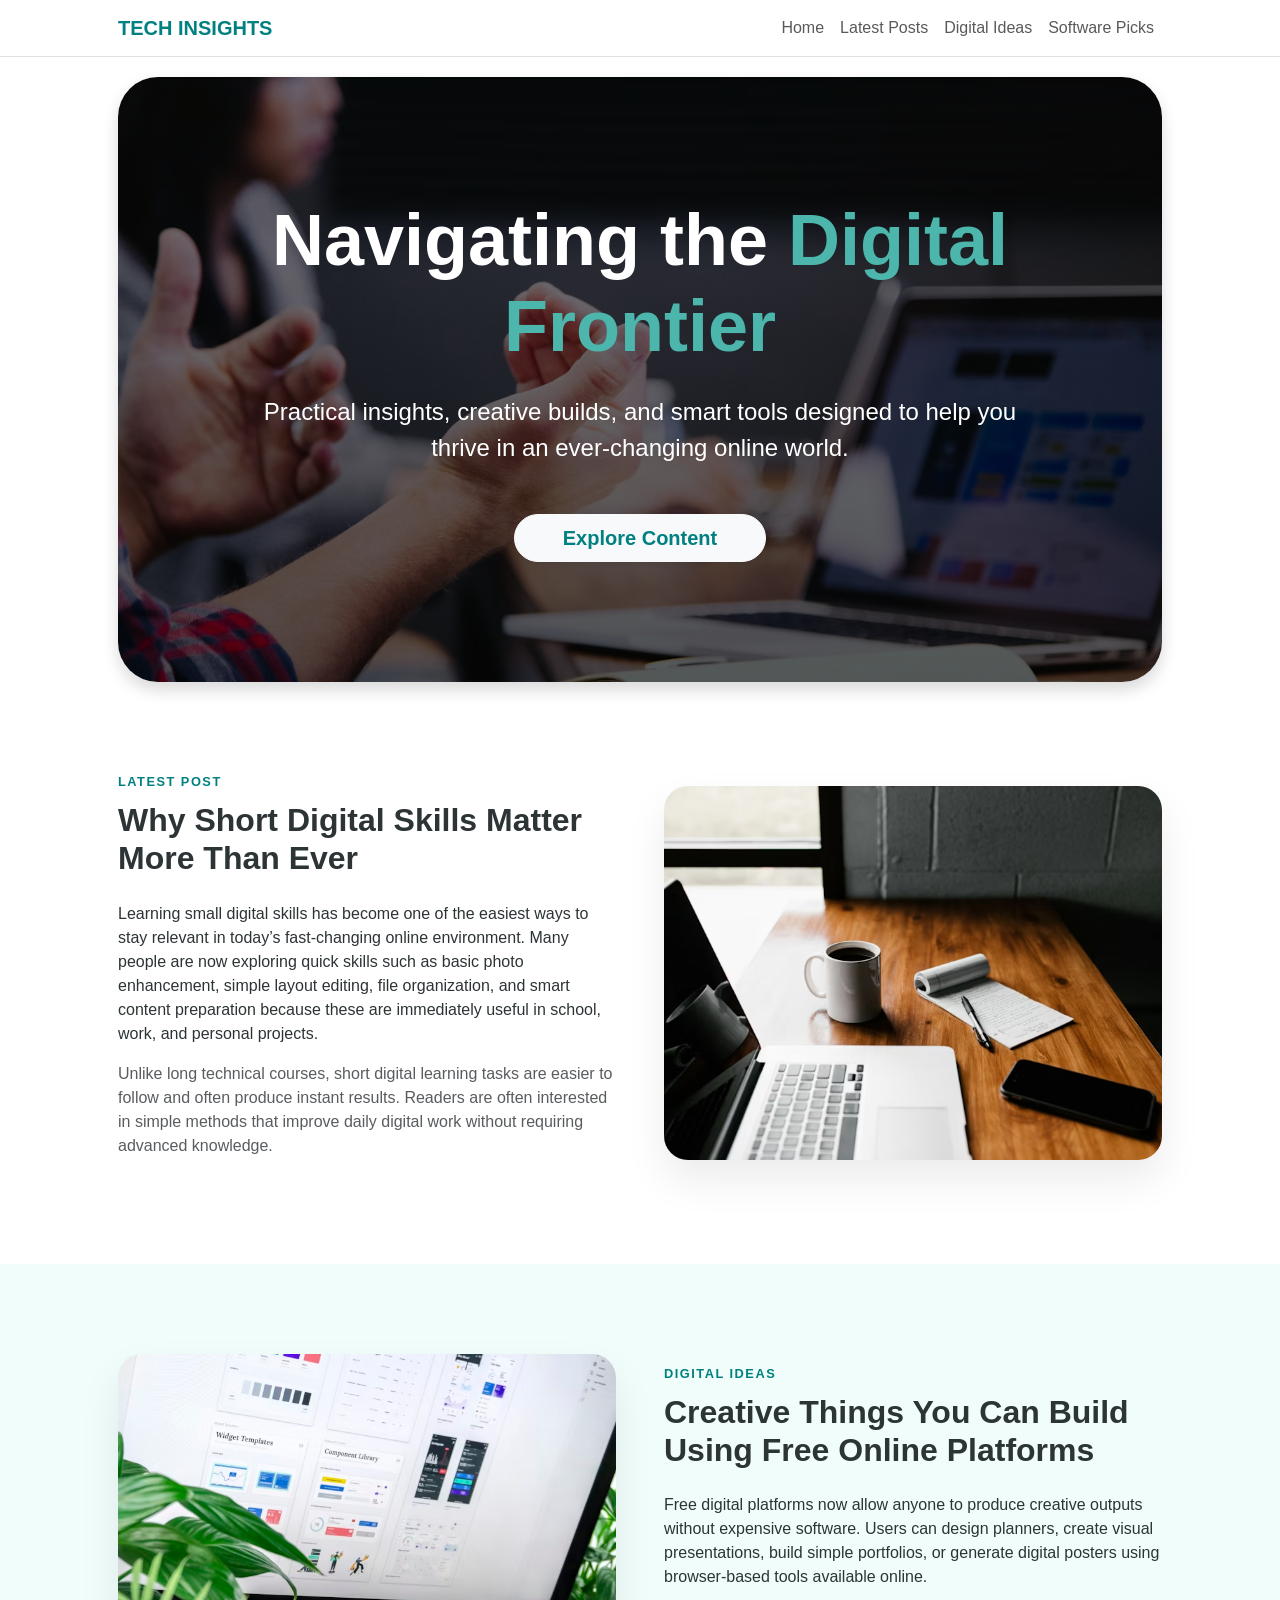
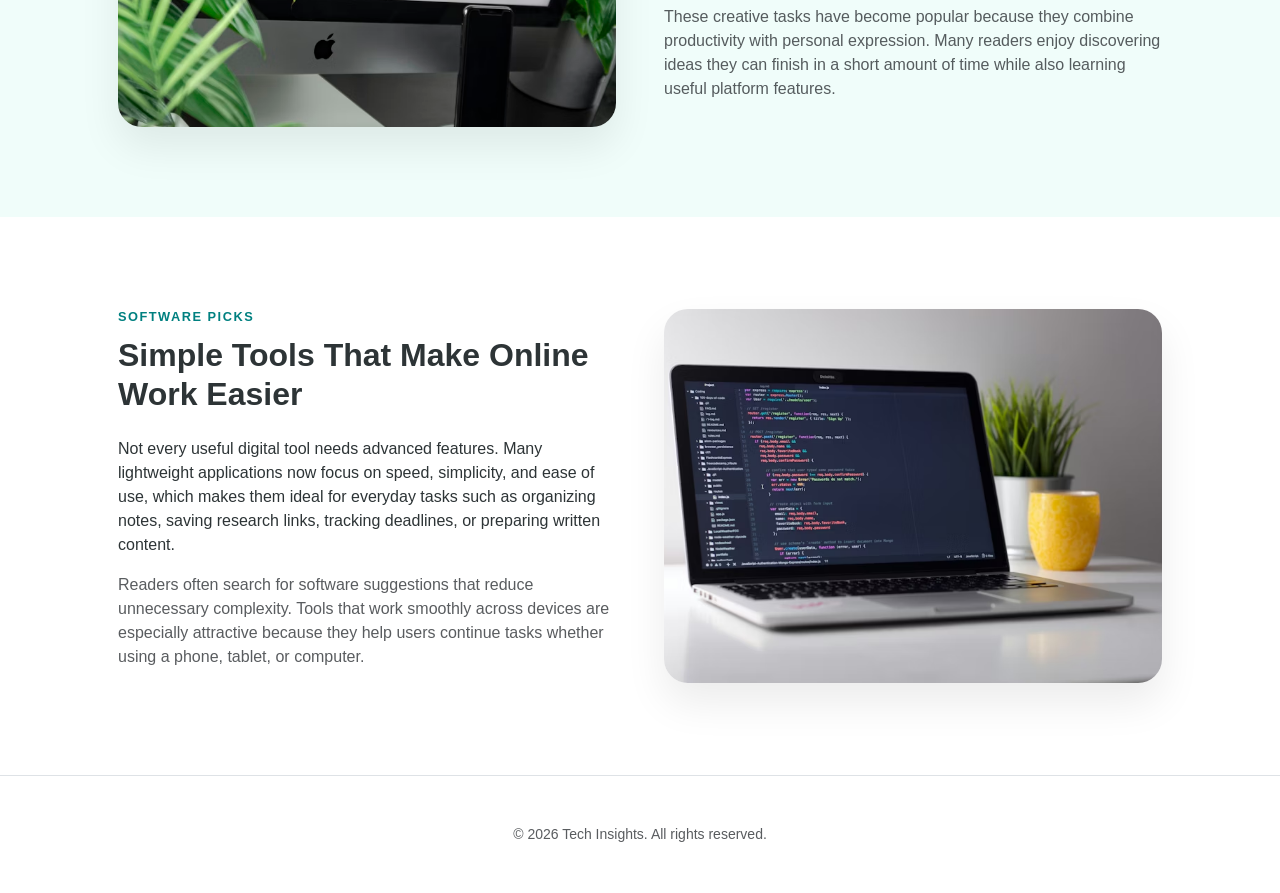
==== commit 037dbe36: "changes" ====
--- a/index.html
+++ b/index.html
@@ -115,7 +115,6 @@
         <div class="container px-md-5">
             <div class="row">
                 <div class="col-12 text-center">
-                    <p class="text-teal small fw-bold mb-2">Terms & Conditions</p>
                     <p class="text-muted small mb-0">© 2026 Tech Insights. All rights reserved.</p>
                 </div>
             </div>
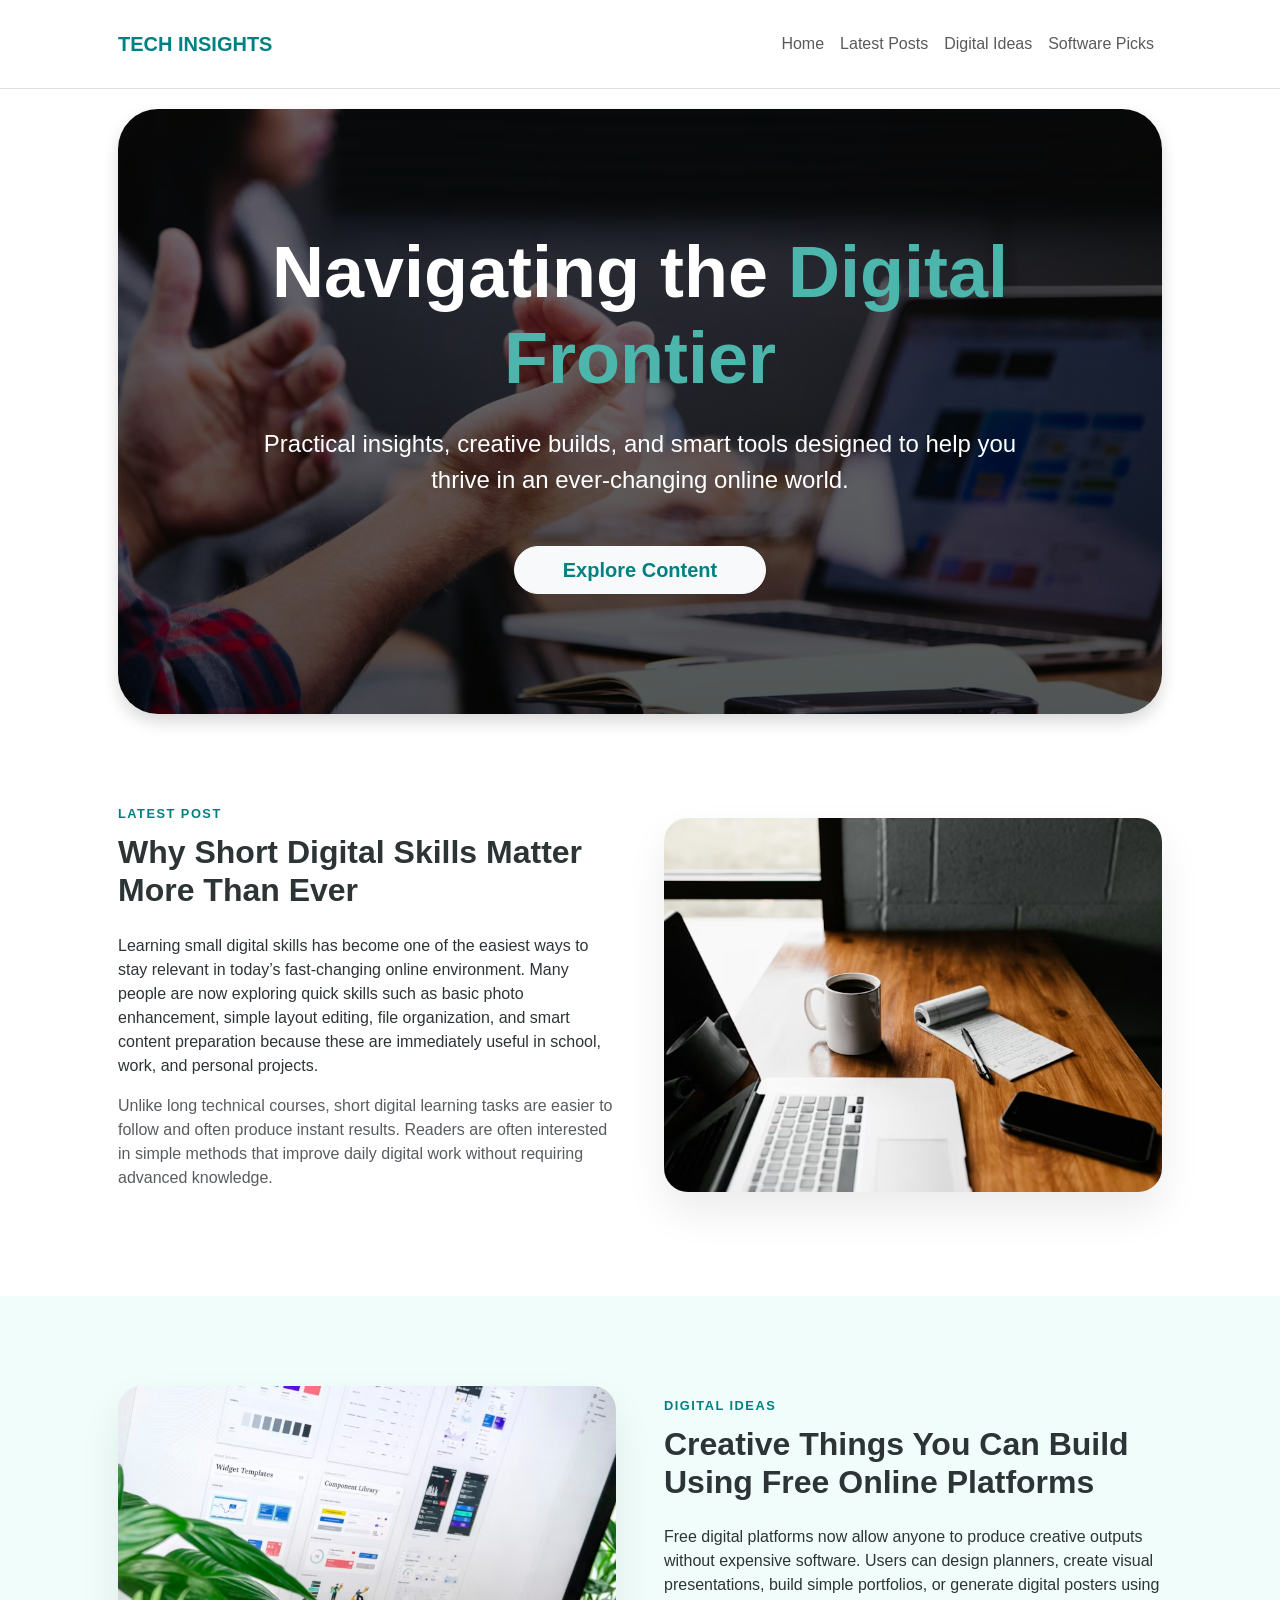
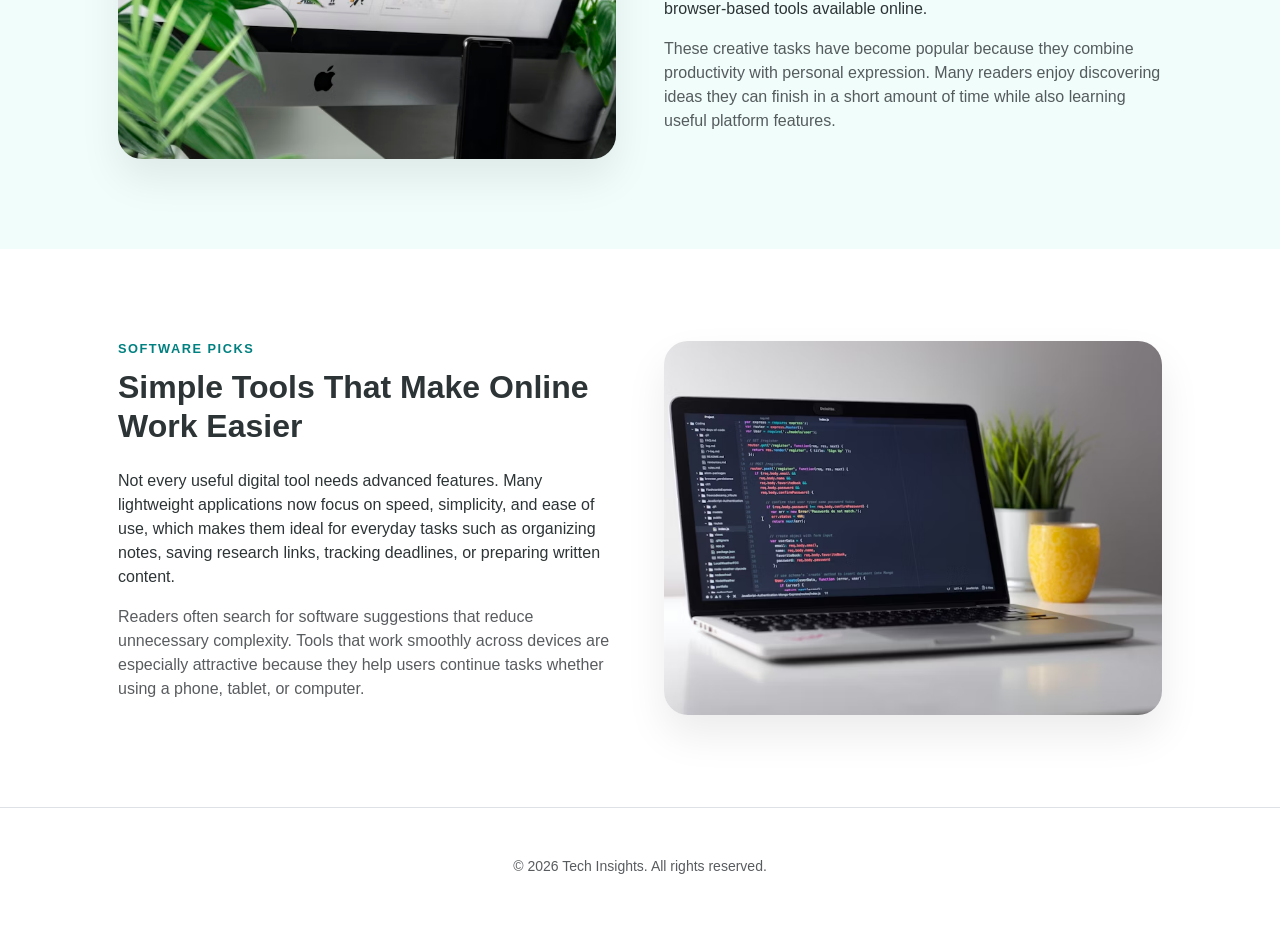
==== commit 501d8c26: "changes" ====
--- a/index.html
+++ b/index.html
@@ -12,7 +12,7 @@
 
 <body>
 
-    <nav class="navbar navbar-expand-lg navbar-light bg-white sticky-top border-bottom">
+    <nav class="navbar navbar-expand-lg navbar-light bg-white sticky-top border-bottom py-4">
         <div class="container px-md-5">
             <a class="navbar-brand fw-800 text-teal" href="#">TECH INSIGHTS</a>
             <button class="navbar-toggler border-0" type="button" data-bs-toggle="collapse" data-bs-target="#navbarNav">
